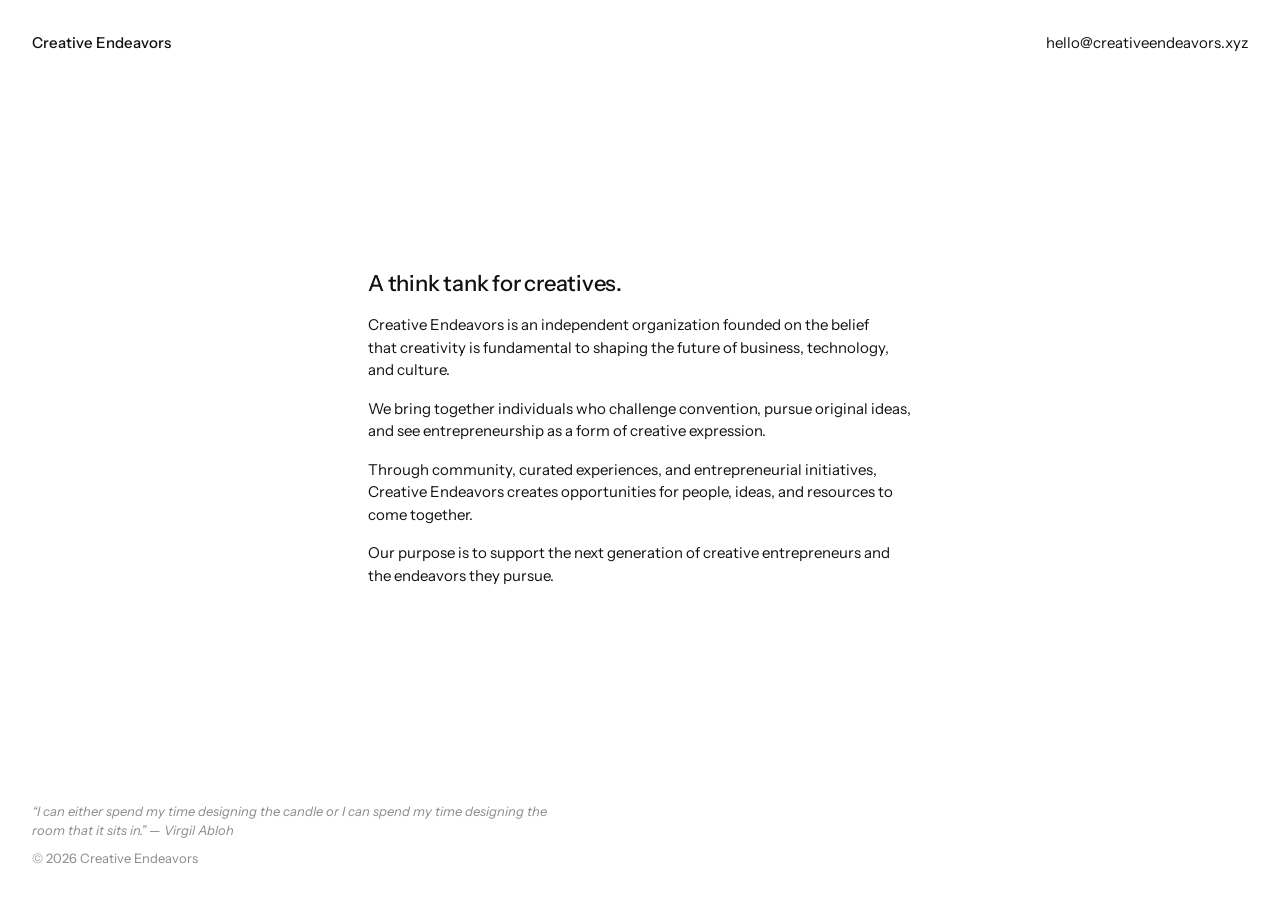
==== index.html @ 4fe02689 "Say what Creative Endeavors is: a think tank for creatives Adds the headline and the four paragraphs" ====
<!doctype html>
<html lang="en">
<head>
<meta charset="utf-8">
<meta name="viewport" content="width=device-width, initial-scale=1, viewport-fit=cover">
<meta name="color-scheme" content="light">
<meta name="theme-color" content="#ffffff">
<meta name="description" content="Creative Endeavors is an independent organization founded on the belief that creativity is fundamental to shaping the future of business, technology, and culture.">
<meta property="og:title" content="Creative Endeavors">
<meta property="og:description" content="Creative Endeavors is an independent organization founded on the belief that creativity is fundamental to shaping the future of business, technology, and culture.">
<meta property="og:url" content="https://creativeendeavors.xyz">
<title>Creative Endeavors</title>
<link rel="preconnect" href="https://fonts.googleapis.com">
<link rel="preconnect" href="https://fonts.gstatic.com" crossorigin>
<link rel="stylesheet" href="https://fonts.googleapis.com/css2?family=Instrument+Sans:wght@400;500&display=swap">
<style>
/* Layout: a white page. Name top-left, email top-right, what this is in the middle, the quote and copyright at the foot. */
:root {
  --bg: #ffffff;
  --fg: #111111;
  --muted: #8a8a8a;
  --rule: #e6e6e6;
  --sans: "Instrument Sans", "Helvetica Neue", Helvetica, Arial, sans-serif;
  color-scheme: light;
}

* { box-sizing: border-box; }
html, body { height: 100%; }
body {
  margin: 0;
  background: var(--bg);
  color: var(--fg);
  font-family: var(--sans);
  font-size: 15px;
  line-height: 1.5;
  -webkit-font-smoothing: antialiased;
}
.page {
  min-height: 100%;
  display: grid;
  grid-template-rows: auto 1fr auto;
  padding-block: 32px;
  padding-left: max(32px, env(safe-area-inset-left, 0px));
  padding-right: max(32px, env(safe-area-inset-right, 0px));
}
.name {
  margin: 0;
  font-weight: 500;
  font-size: 15px;
}
header {
  display: flex;
  justify-content: space-between;
  align-items: baseline;
  flex-wrap: wrap;
  gap: 4px 16px;
  white-space: nowrap;
}
a {
  color: var(--fg);
  text-decoration: none;
  transition: color 0.15s ease;
}
a:hover, a:focus-visible { color: var(--muted); }
main {
  align-self: center;
  justify-self: center;
  width: 100%;
  max-width: 34rem;
  padding-block: 96px;
}
.lede {
  margin: 0;
  font-size: 22px;
  font-weight: 500;
  line-height: 1.35;
  letter-spacing: -0.01em;
  text-wrap: balance;
}
.intro {
  margin: 16px 0 0;
  text-wrap: pretty;
}
footer {
  color: var(--muted);
  font-size: 13px;
}
footer p { margin: 0; }
footer .epigraph {
  max-width: 34rem;
  margin-bottom: 8px;
  font-style: italic;
  text-wrap: pretty;
}
@media (max-width: 480px) {
  .page {
    padding-block: 24px;
    padding-left: max(20px, env(safe-area-inset-left, 0px));
    padding-right: max(20px, env(safe-area-inset-right, 0px));
  }
  main { padding-block: 64px; }
  header { flex-direction: column; align-items: flex-start; }
  .lede { font-size: 20px; }
}
</style>
</head>
<body>
<div class="page">
  <header>
    <p class="name">Creative Endeavors</p>
    <a href="mailto:hello@creativeendeavors.xyz">hello@creativeendeavors.xyz</a>
  </header>
  <main>
    <p class="lede">A think tank for creatives.</p>
    <p class="intro">Creative Endeavors is an independent organization founded on the belief that creativity is fundamental to shaping the future of business, technology, and culture.</p>
    <p class="intro">We bring together individuals who challenge convention, pursue original ideas, and see entrepreneurship as a form of creative expression.</p>
    <p class="intro">Through community, curated experiences, and entrepreneurial initiatives, Creative Endeavors creates opportunities for people, ideas, and resources to come together.</p>
    <p class="intro">Our purpose is to support the next generation of creative entrepreneurs and the endeavors they pursue.</p>
  </main>
  <footer>
    <p class="epigraph">&ldquo;I can either spend my time designing the candle or I can spend my time designing the room that it sits in.&rdquo; &mdash;&nbsp;Virgil&nbsp;Abloh</p>
    <p>&copy; 2026 Creative Endeavors</p>
  </footer>
</div>
</body>
</html>
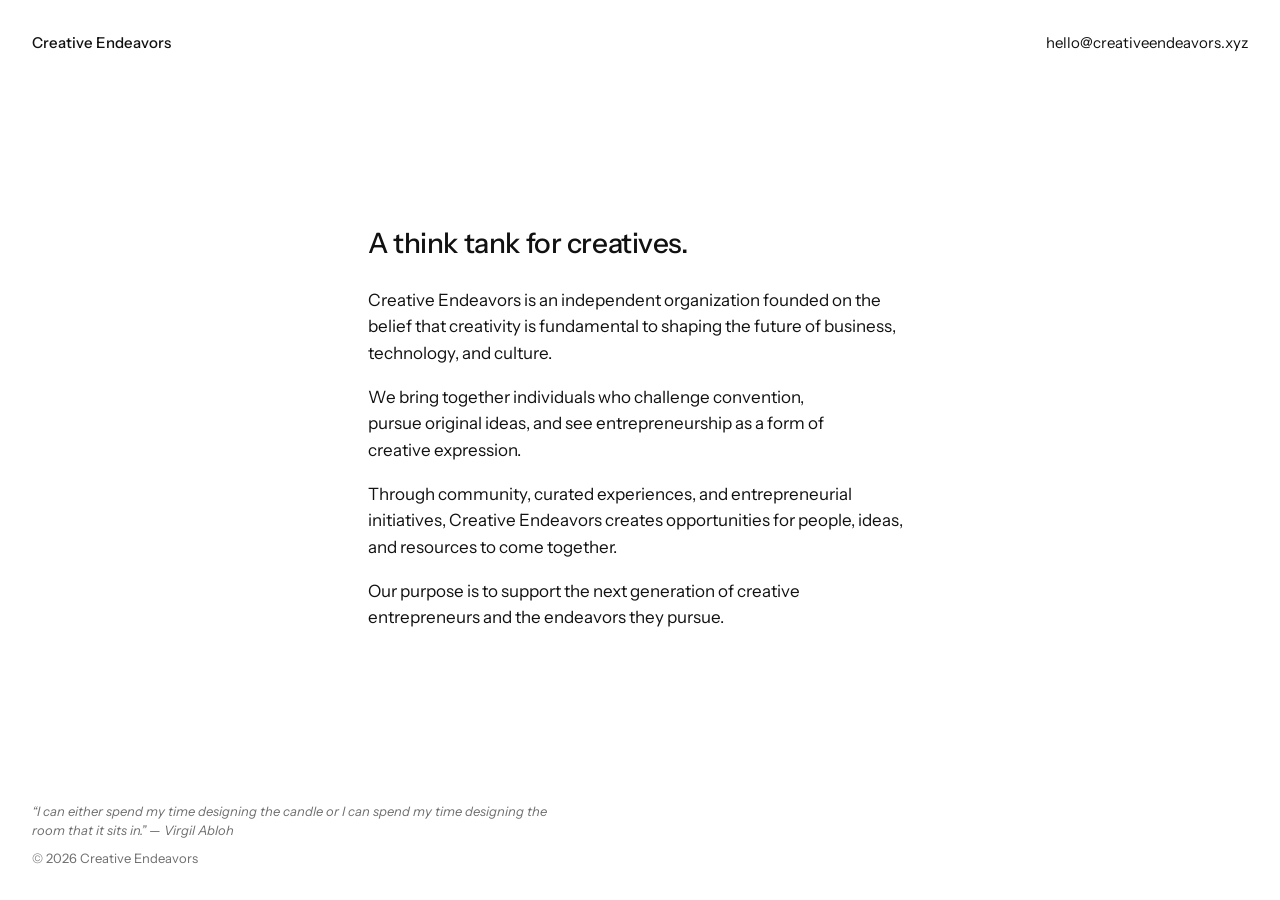
==== commit 7e95d853: "Size the text for each screen and tidy the page Larger headline and paragraphs on tablets and comput" ====
--- a/index.html
+++ b/index.html
@@ -8,7 +8,11 @@
 <meta name="description" content="Creative Endeavors is an independent organization founded on the belief that creativity is fundamental to shaping the future of business, technology, and culture.">
 <meta property="og:title" content="Creative Endeavors">
 <meta property="og:description" content="Creative Endeavors is an independent organization founded on the belief that creativity is fundamental to shaping the future of business, technology, and culture.">
-<meta property="og:url" content="https://creativeendeavors.xyz">
+<meta property="og:type" content="website">
+<meta property="og:site_name" content="Creative Endeavors">
+<meta property="og:url" content="https://creativeendeavors.xyz/">
+<meta name="twitter:card" content="summary">
+<link rel="canonical" href="https://creativeendeavors.xyz/">
 <title>Creative Endeavors</title>
 <link rel="preconnect" href="https://fonts.googleapis.com">
 <link rel="preconnect" href="https://fonts.gstatic.com" crossorigin>
@@ -18,8 +22,7 @@
 :root {
   --bg: #ffffff;
   --fg: #111111;
-  --muted: #8a8a8a;
-  --rule: #e6e6e6;
+  --muted: #6e6e6e;
   --sans: "Instrument Sans", "Helvetica Neue", Helvetica, Arial, sans-serif;
   color-scheme: light;
 }
@@ -62,6 +65,7 @@
   transition: color 0.15s ease;
 }
 a:hover, a:focus-visible { color: var(--muted); }
+a:focus-visible { outline: 1px solid currentColor; outline-offset: 3px; }
 main {
   align-self: center;
   justify-self: center;
@@ -71,6 +75,7 @@
 }
 .lede {
   margin: 0;
+  font-family: inherit;
   font-size: 22px;
   font-weight: 500;
   line-height: 1.35;
@@ -92,6 +97,18 @@
   font-style: italic;
   text-wrap: pretty;
 }
+/* Larger screens get larger middle text; the column grows with it to keep lines about 65-70 characters. */
+@media (min-width: 768px) {
+  main { max-width: 32rem; }
+  .lede { font-size: 24px; }
+  .intro { font-size: 16px; line-height: 1.55; }
+}
+@media (min-width: 1024px) {
+  main { max-width: 34rem; }
+  .lede { font-size: 28px; letter-spacing: -0.015em; }
+  .intro { margin-top: 18px; font-size: 17px; }
+  .lede + .intro { margin-top: 24px; }
+}
 @media (max-width: 480px) {
   .page {
     padding-block: 24px;
@@ -111,7 +128,7 @@
     <a href="mailto:hello@creativeendeavors.xyz">hello@creativeendeavors.xyz</a>
   </header>
   <main>
-    <p class="lede">A think tank for creatives.</p>
+    <h1 class="lede">A think tank for creatives.</h1>
     <p class="intro">Creative Endeavors is an independent organization founded on the belief that creativity is fundamental to shaping the future of business, technology, and culture.</p>
     <p class="intro">We bring together individuals who challenge convention, pursue original ideas, and see entrepreneurship as a form of creative expression.</p>
     <p class="intro">Through community, curated experiences, and entrepreneurial initiatives, Creative Endeavors creates opportunities for people, ideas, and resources to come together.</p>
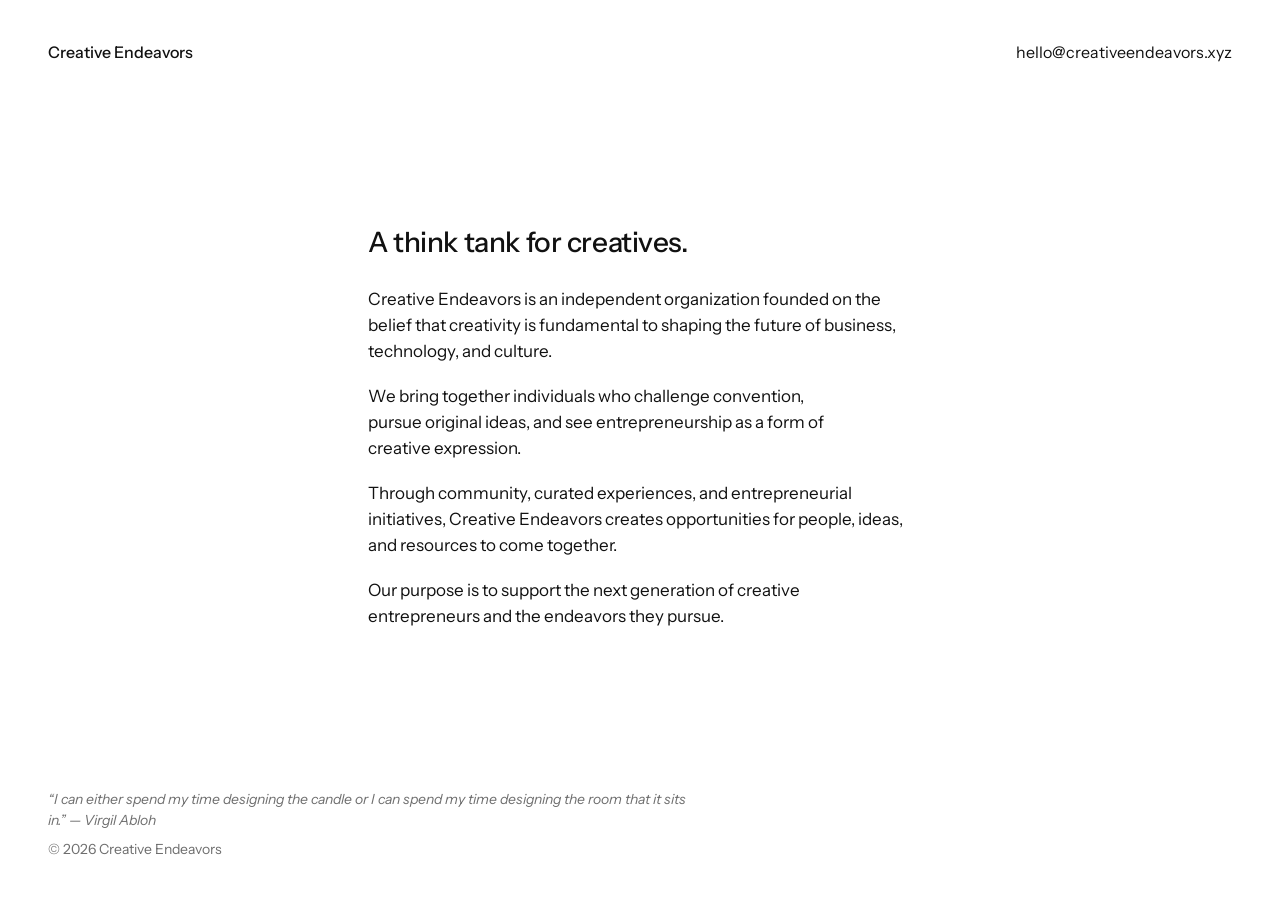
==== commit 211c46d3: "Scale the header and footer up on computer screens Name and email to 16px, quote and copyright to 14" ====
--- a/index.html
+++ b/index.html
@@ -108,6 +108,15 @@
   .lede { font-size: 28px; letter-spacing: -0.015em; }
   .intro { margin-top: 18px; font-size: 17px; }
   .lede + .intro { margin-top: 24px; }
+  /* Header and footer step up too, staying a notch below the middle text. */
+  .page {
+    padding-block: 40px;
+    padding-left: max(48px, env(safe-area-inset-left, 0px));
+    padding-right: max(48px, env(safe-area-inset-right, 0px));
+  }
+  body, .name { font-size: 16px; }
+  footer { font-size: 14px; }
+  footer .epigraph { max-width: 40rem; }
 }
 @media (max-width: 480px) {
   .page {
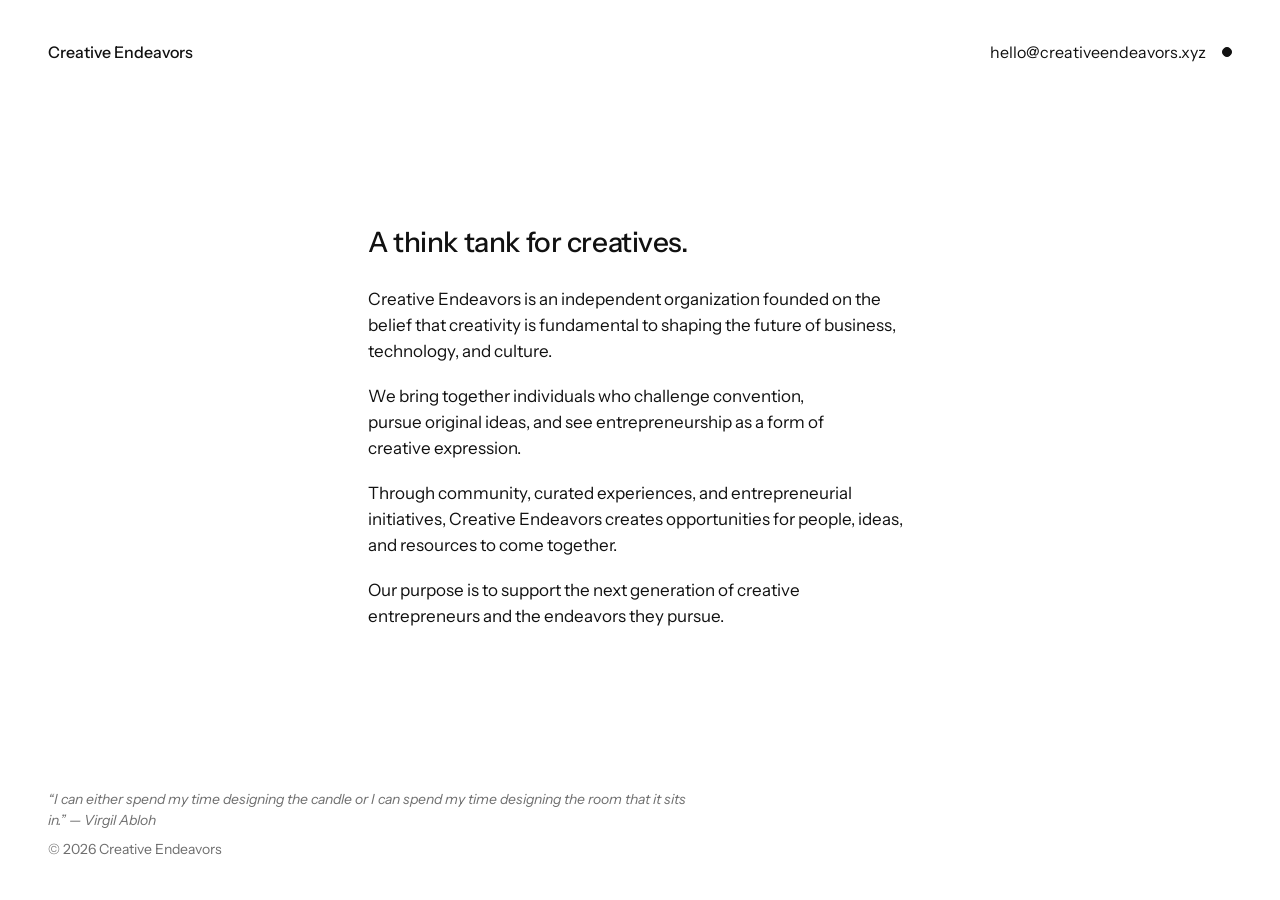
==== commit b579273c: "Add community pages and a menu dot to the home page - Dot next to the email lists Introductions, Par" ====
--- a/index.html
+++ b/index.html
@@ -54,11 +54,33 @@
 header {
   display: flex;
   justify-content: space-between;
-  align-items: baseline;
-  flex-wrap: wrap;
-  gap: 4px 16px;
-  white-space: nowrap;
-}
+  align-items: flex-start;
+  gap: 16px;
+}
+/* Email and dot on the right. The dot shows the site's sections. */
+.nav { position: relative; display: flex; flex-direction: column; align-items: flex-end; }
+.nav-row { display: flex; align-items: center; gap: 16px; min-height: 1.5em; white-space: nowrap; }
+.dot {
+  margin: -8px; padding: 8px; border: 0; background: none; cursor: pointer; line-height: 0;
+}
+.dot span {
+  display: block; width: 10px; height: 10px; border-radius: 50%;
+  border: 1px solid var(--fg); background: var(--fg); transition: background 0.15s ease, opacity 0.15s ease;
+}
+.dot[aria-expanded="true"] span { background: transparent; }
+.dot:hover span { opacity: 0.6; }
+.dot:focus-visible { outline: 1px solid var(--fg); outline-offset: -2px; border-radius: 50%; }
+/* Computer: the list floats under the email, lined up with its right edge. */
+.menu {
+  position: absolute; top: 100%; right: 26px; z-index: 1;
+  display: flex; flex-direction: column; align-items: flex-end; gap: 4px;
+  margin-top: 8px; background: var(--bg); white-space: nowrap;
+  animation: menu-in 0.2s ease;
+}
+.menu[hidden] { display: none; }
+.menu .menu-email { display: none; }
+@keyframes menu-in { from { opacity: 0; } to { opacity: 1; } }
+@media (prefers-reduced-motion: reduce) { .menu { animation: none; } }
 a {
   color: var(--fg);
   text-decoration: none;
@@ -118,6 +140,11 @@
   footer { font-size: 14px; }
   footer .epigraph { max-width: 40rem; }
 }
+@media (max-width: 639px) {
+  .nav-email { display: none; }
+  .menu { position: static; margin-top: 16px; gap: 6px; }
+  .menu .menu-email { display: block; margin-top: 24px; color: var(--muted); }
+}
 @media (max-width: 480px) {
   .page {
     padding-block: 24px;
@@ -125,7 +152,6 @@
     padding-right: max(20px, env(safe-area-inset-right, 0px));
   }
   main { padding-block: 64px; }
-  header { flex-direction: column; align-items: flex-start; }
   .lede { font-size: 20px; }
 }
 </style>
@@ -134,7 +160,18 @@
 <div class="page">
   <header>
     <p class="name">Creative Endeavors</p>
-    <a href="mailto:hello@creativeendeavors.xyz">hello@creativeendeavors.xyz</a>
+    <div class="nav">
+      <div class="nav-row">
+        <a class="nav-email" href="mailto:hello@creativeendeavors.xyz">hello@creativeendeavors.xyz</a>
+        <button class="dot" type="button" aria-expanded="false" aria-controls="menu" aria-label="Open menu"><span></span></button>
+      </div>
+      <nav class="menu" id="menu" aria-label="Sections" hidden>
+        <a href="/introductions/">Introductions</a>
+        <a href="/partners/">Partners</a>
+        <a href="/sign-in/">Sign in</a>
+        <a class="menu-email" href="mailto:hello@creativeendeavors.xyz">hello@creativeendeavors.xyz</a>
+      </nav>
+    </div>
   </header>
   <main>
     <h1 class="lede">A think tank for creatives.</h1>
@@ -148,5 +185,20 @@
     <p>&copy; 2026 Creative Endeavors</p>
   </footer>
 </div>
+<script>
+(function () {
+  var dot = document.querySelector(".dot");
+  var menu = document.getElementById("menu");
+  var nav = document.querySelector(".nav");
+  function set(open) {
+    menu.hidden = !open;
+    dot.setAttribute("aria-expanded", String(open));
+    dot.setAttribute("aria-label", open ? "Close menu" : "Open menu");
+  }
+  dot.addEventListener("click", function () { set(menu.hidden); });
+  document.addEventListener("keydown", function (e) { if (e.key === "Escape" && !menu.hidden) { set(false); dot.focus(); } });
+  document.addEventListener("click", function (e) { if (!menu.hidden && !nav.contains(e.target)) set(false); });
+})();
+</script>
 </body>
 </html>
